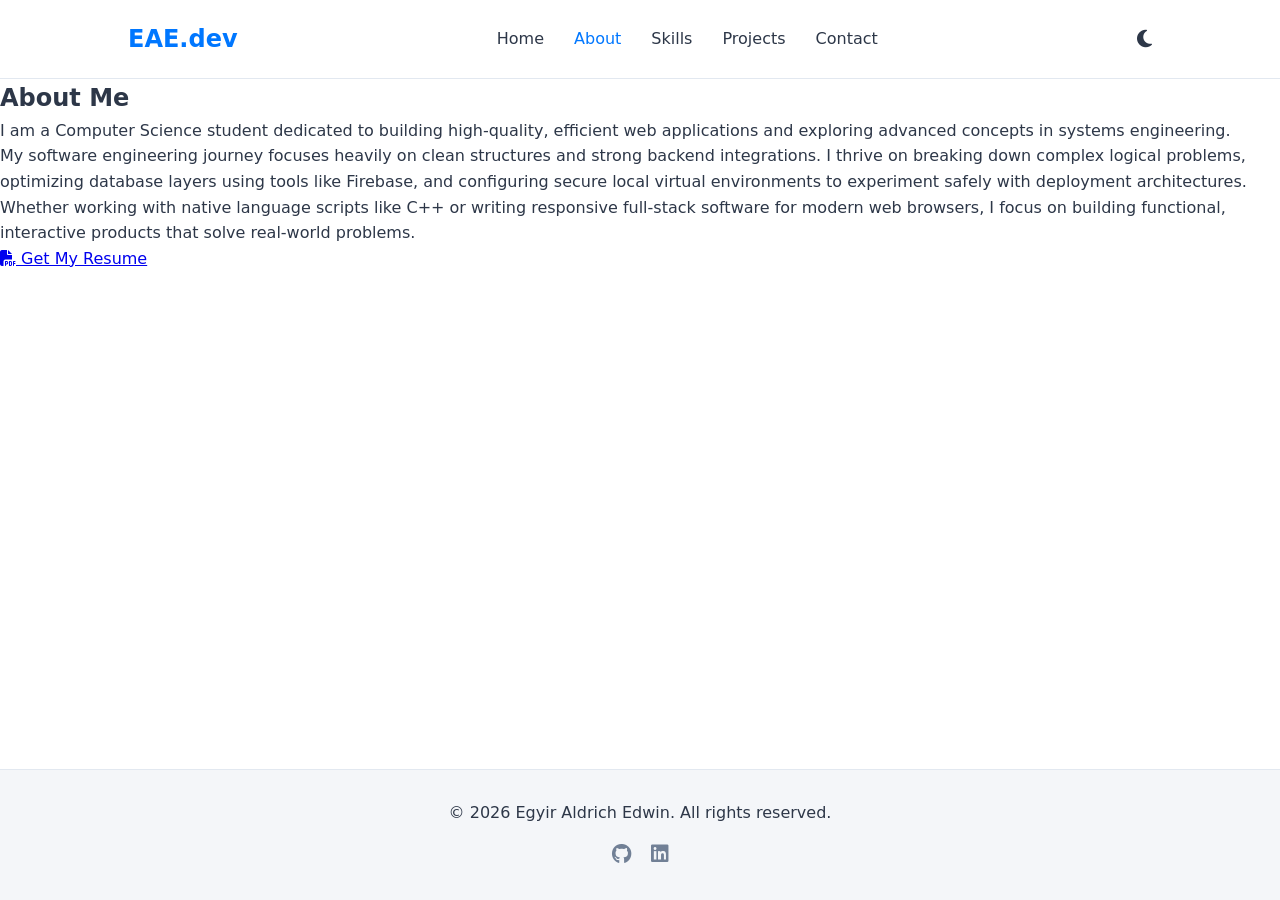
==== about.html @ 6c044bf7 "Force lowercase file name for about page" ====
<!DOCTYPE html>
<html lang="en">
<head>
    <meta charset="UTF-8">
    <meta name="viewport" content="width=device-width, initial-scale=1.0">
    <title>About Me | Egyir Aldrich Edwin</title>
    <!-- FontAwesome for clean layout icons -->
    <link rel="stylesheet" href="https://cdnjs.cloudflare.com/ajax/libs/font-awesome/6.4.0/css/all.min.css">
    
    <!-- CSS Stylesheets -->
    <link rel="stylesheet" href="global.css">
    <link rel="stylesheet" href="about.css"> <!-- Dedicated CSS file -->
</head>
<body>

    <!-- Shared Navigation -->
    <header class="navbar">
        <div class="logo">EAE.dev</div>
        <nav>
            <ul class="nav-links">
                <li><a href="index.html">Home</a></li>
                <li><a href="about.html" class="active">About</a></li>
                <li><a href="skills.html">Skills</a></li>
                <li><a href="projects.html">Projects</a></li>
                <li><a href="contact.html">Contact</a></li>
            </ul>
        </nav>
        <button id="theme-toggle" class="toggle-btn"><i class="fas fa-moon"></i></button>
    </header>

    <!-- About Section Content -->
    <main class="about-container">
        <div class="about-card">
            <h2>About Me</h2>
            <p class="intro-text">
                I am a Computer Science student dedicated to building high-quality, efficient web applications and exploring advanced concepts in systems engineering.
            </p>
            
            <div class="bio-content">
                <p>
                    My software engineering journey focuses heavily on clean structures and strong backend integrations. I thrive on breaking down complex logical problems, optimizing database layers using tools like Firebase, and configuring secure local virtual environments to experiment safely with deployment architectures.
                </p>
                <p>
                    Whether working with native language scripts like C++ or writing responsive full-stack software for modern web browsers, I focus on building functional, interactive products that solve real-world problems.
                </p>
            </div>

            <div class="about-cta">
                <a href="resume.pdf" download class="btn download-btn">
                    <i class="fas fa-file-pdf"></i> Get My Resume
                </a>
            </div>
        </div>
    </main>

    <!-- Shared Footer -->
    <footer>
        <p>&copy; 2026 Egyir Aldrich Edwin. All rights reserved.</p>
        <div class="social-icons">
            <a href="#"><i class="fab fa-github"></i></a>
            <a href="#"><i class="fab fa-linkedin"></i></a>
        </div>
    </footer>

    <script src="script.js"></script>
</body>
</html>
---- global.css ----
/* --- CSS Design Tokens & Themes --- */
:root {
    --bg-primary: #ffffff;
    --bg-secondary: #f4f6f9;
    --text-main: #2d3748;
    --text-muted: #718096;
    --accent: #0077ff;
    --accent-hover: #0055cc;
    --border-color: #e2e8f0;
}

[data-theme="dark"] {
    --bg-primary: #121212;
    --bg-secondary: #1a1a1a;
    --text-main: #f7fafc;
    --text-muted: #a0aec0;
    --accent: #3b82f6;
    --accent-hover: #60a5fa;
    --border-color: #2d3748;
}

/* --- Core Reset --- */
* {
    margin: 0;
    padding: 0;
    box-sizing: border-box;
}

body {
    font-family: system-ui, -apple-system, sans-serif;
    background-color: var(--bg-primary);
    color: var(--text-main);
    line-height: 1.6;
    display: flex;
    flex-direction: column;
    min-height: 100vh;
    transition: background-color 0.3s, color 0.3s;
}

/* --- Navigation Layout --- */
.navbar {
    display: flex;
    justify-content: space-between;
    align-items: center;
    padding: 20px 10%;
    background-color: var(--bg-primary);
    border-bottom: 1px solid var(--border-color);
    position: sticky;
    top: 0;
    z-index: 100;
}

.logo {
    font-size: 24px;
    font-weight: 700;
    color: var(--accent);
}

.nav-links {
    display: flex;
    list-style: none;
    gap: 30px;
}

.nav-links a {
    text-decoration: none;
    color: var(--text-main);
    font-weight: 500;
    transition: color 0.2s;
}

.nav-links a:hover, .nav-links a.active {
    color: var(--accent);
}

.toggle-btn {
    background: none;
    border: none;
    color: var(--text-main);
    font-size: 20px;
    cursor: pointer;
}

/* --- Sticky Footer --- */
footer {
    text-align: center;
    padding: 30px;
    background-color: var(--bg-secondary);
    border-top: 1px solid var(--border-color);
    margin-top: auto;
}

.social-icons {
    margin-top: 12px;
    font-size: 20px;
    display: flex;
    justify-content: center;
    gap: 20px;
}

.social-icons a {
    color: var(--text-muted);
    transition: color 0.2s;
}

.social-icons a:hover {
    color: var(--accent);
}

@media (max-width: 768px) {
    .navbar { padding: 15px 5%; }
    .nav-links { display: none; } /* We can create a mobile hamburger toggle here later */
}
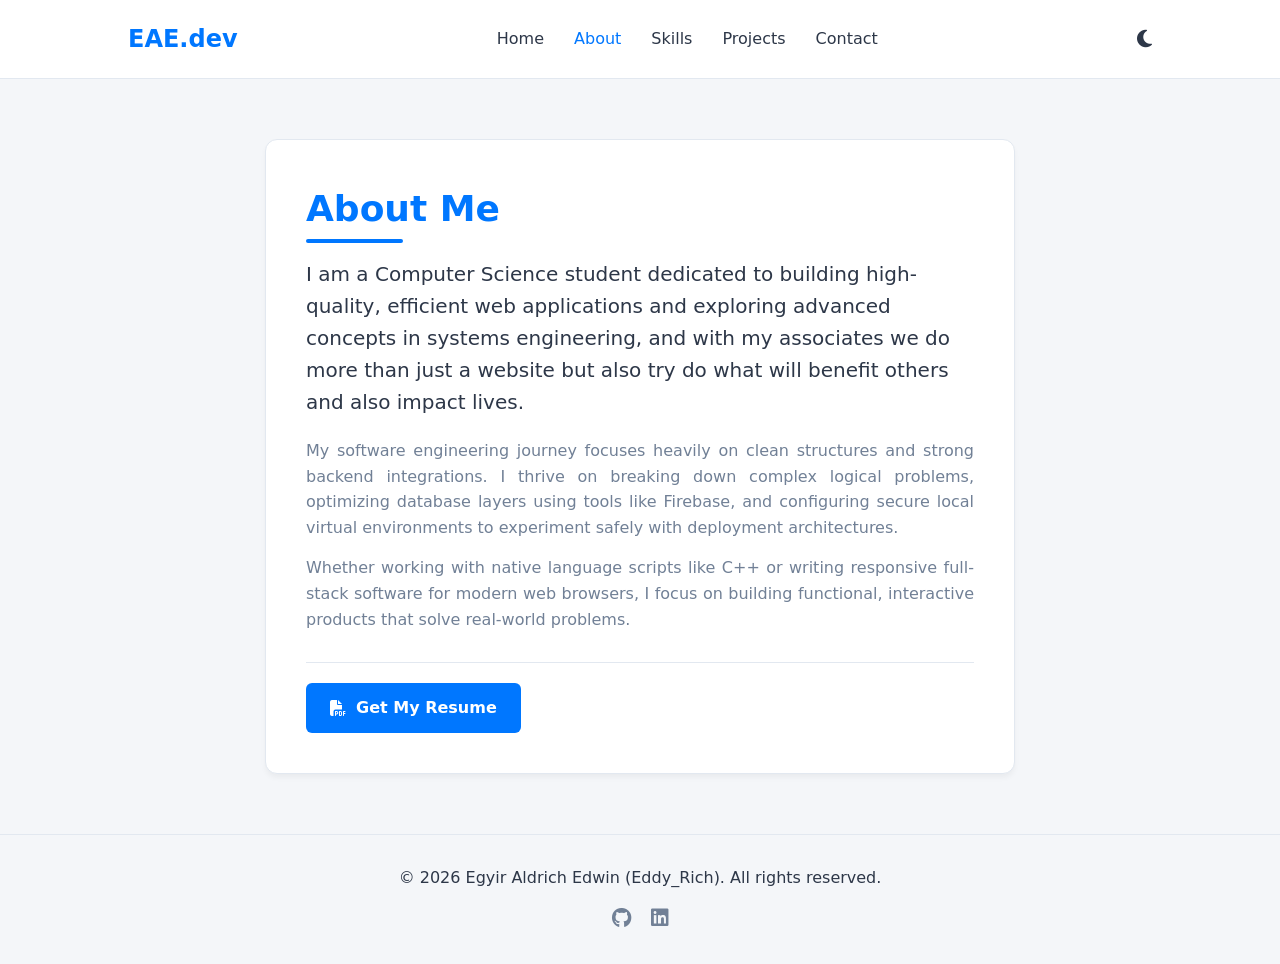
==== commit 58142d5a: "update intro sentence on aboutpage" ====
--- a/about.html
+++ b/about.html
@@ -4,12 +4,11 @@
     <meta charset="UTF-8">
     <meta name="viewport" content="width=device-width, initial-scale=1.0">
     <title>About Me | Egyir Aldrich Edwin</title>
-    <!-- FontAwesome for clean layout icons -->
     <link rel="stylesheet" href="https://cdnjs.cloudflare.com/ajax/libs/font-awesome/6.4.0/css/all.min.css">
     
     <!-- CSS Stylesheets -->
     <link rel="stylesheet" href="global.css">
-    <link rel="stylesheet" href="about.css"> <!-- Dedicated CSS file -->
+    <link rel="stylesheet" href="about.css"> 
 </head>
 <body>
 
@@ -33,7 +32,7 @@
         <div class="about-card">
             <h2>About Me</h2>
             <p class="intro-text">
-                I am a Computer Science student dedicated to building high-quality, efficient web applications and exploring advanced concepts in systems engineering.
+                I am a Computer Science student dedicated to building high-quality, efficient web applications and exploring advanced concepts in systems engineering, and with my associates we do more than just a website but also try do what will benefit others and also impact lives.
             </p>
             
             <div class="bio-content">
@@ -55,7 +54,7 @@
 
     <!-- Shared Footer -->
     <footer>
-        <p>&copy; 2026 Egyir Aldrich Edwin. All rights reserved.</p>
+        <p>&copy; 2026 Egyir Aldrich Edwin (Eddy_Rich). All rights reserved.</p>
         <div class="social-icons">
             <a href="#"><i class="fab fa-github"></i></a>
             <a href="#"><i class="fab fa-linkedin"></i></a>
--- a/global.css
+++ b/global.css
@@ -108,6 +108,13 @@
 }
 
 @media (max-width: 768px) {
-    .navbar { padding: 15px 5%; }
-    .nav-links { display: none; } /* We can create a mobile hamburger toggle here later */
+    .navbar { 
+        flex-direction: column;
+        align-items: center;
+    }
+    .nav-links{
+        display: flex;
+        gap: 15px;
+        padding: 10px 0;
+    }
 }
--- a/about.css
+++ b/about.css
@@ -0,0 +1,96 @@
+/* --- About Layout Container --- */
+.about-container {
+    flex: 1;
+    display: flex;
+    align-items: center;
+    justify-content: center;
+    background-color: var(--bg-secondary);
+    padding: 60px 10%;
+}
+
+/* --- Content Card Profile --- */
+.about-card {
+    background-color: var(--bg-primary);
+    border: 1px solid var(--border-color);
+    padding: 40px;
+    border-radius: 12px;
+    max-width: 750px;
+    width: 100%;
+    box-shadow: 0 4px 6px -1px rgba(0, 0, 0, 0.05);
+    transition: background-color 0.3s, border-color 0.3s;
+}
+
+.about-card h2 {
+    font-size: 36px;
+    color: var(--accent);
+    margin-bottom: 20px;
+    position: relative;
+    display: inline-block;
+}
+
+/* Sub-border under the section header */
+.about-card h2::after {
+    content: '';
+    position: absolute;
+    bottom: -5px;
+    left: 0;
+    width: 50%;
+    height: 4px;
+    background-color: var(--accent);
+    border-radius: 2px;
+}
+
+.intro-text {
+    font-size: 20px;
+    font-weight: 500;
+    line-height: 1.6;
+    margin-bottom: 20px;
+    color: var(--text-main);
+}
+
+.bio-content p {
+    font-size: 16px;
+    color: var(--text-muted);
+    margin-bottom: 15px;
+    text-align: justify;
+}
+
+/* --- Action Link Styles --- */
+.about-cta {
+    margin-top: 30px;
+    border-top: 1px solid var(--border-color);
+    padding-top: 20px;
+}
+
+.download-btn {
+    display: inline-flex;
+    align-items: center;
+    gap: 10px;
+    padding: 12px 24px;
+    background-color: var(--accent);
+    color: #ffffff;
+    text-decoration: none;
+    font-weight: 600;
+    border-radius: 6px;
+    transition: background-color 0.2s;
+}
+
+.download-btn:hover {
+    background-color: var(--accent-hover);
+}
+
+/* --- Breakpoints for Tablet/Mobile --- */
+@media (max-width: 768px) {
+    .about-container {
+        padding: 40px 5%;
+    }
+    .about-card {
+        padding: 25px;
+    }
+    .about-card h2 {
+        font-size: 28px;
+    }
+    .intro-text {
+        font-size: 18px;
+    }
+}
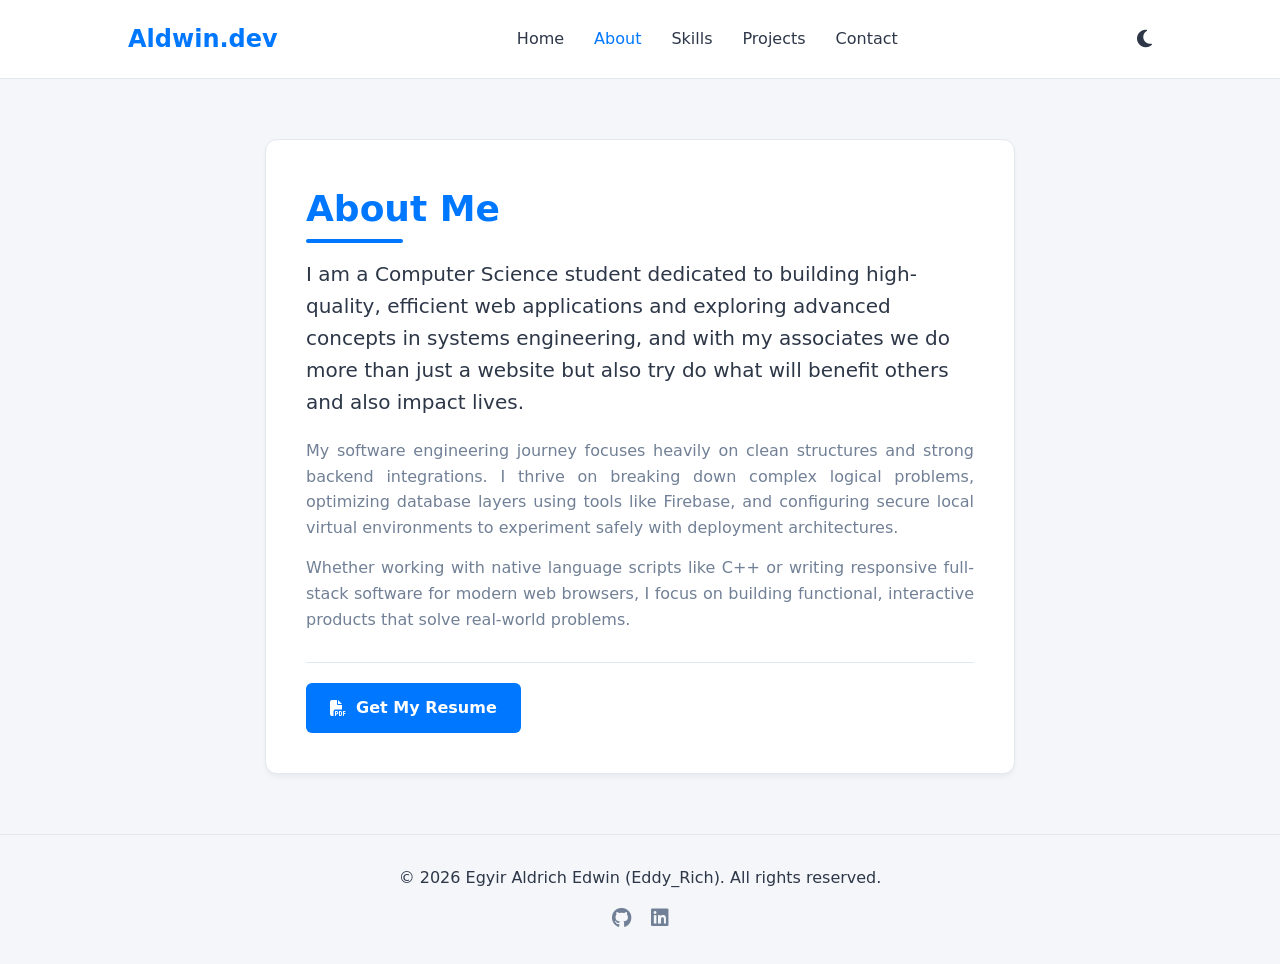
==== commit f54a0655: "Add third project and update header logo to Aldwin" ====
--- a/about.html
+++ b/about.html
@@ -14,7 +14,7 @@
 
     <!-- Shared Navigation -->
     <header class="navbar">
-        <div class="logo">EAE.dev</div>
+        <div class="logo">Aldwin.dev</div>
         <nav>
             <ul class="nav-links">
                 <li><a href="index.html">Home</a></li>
